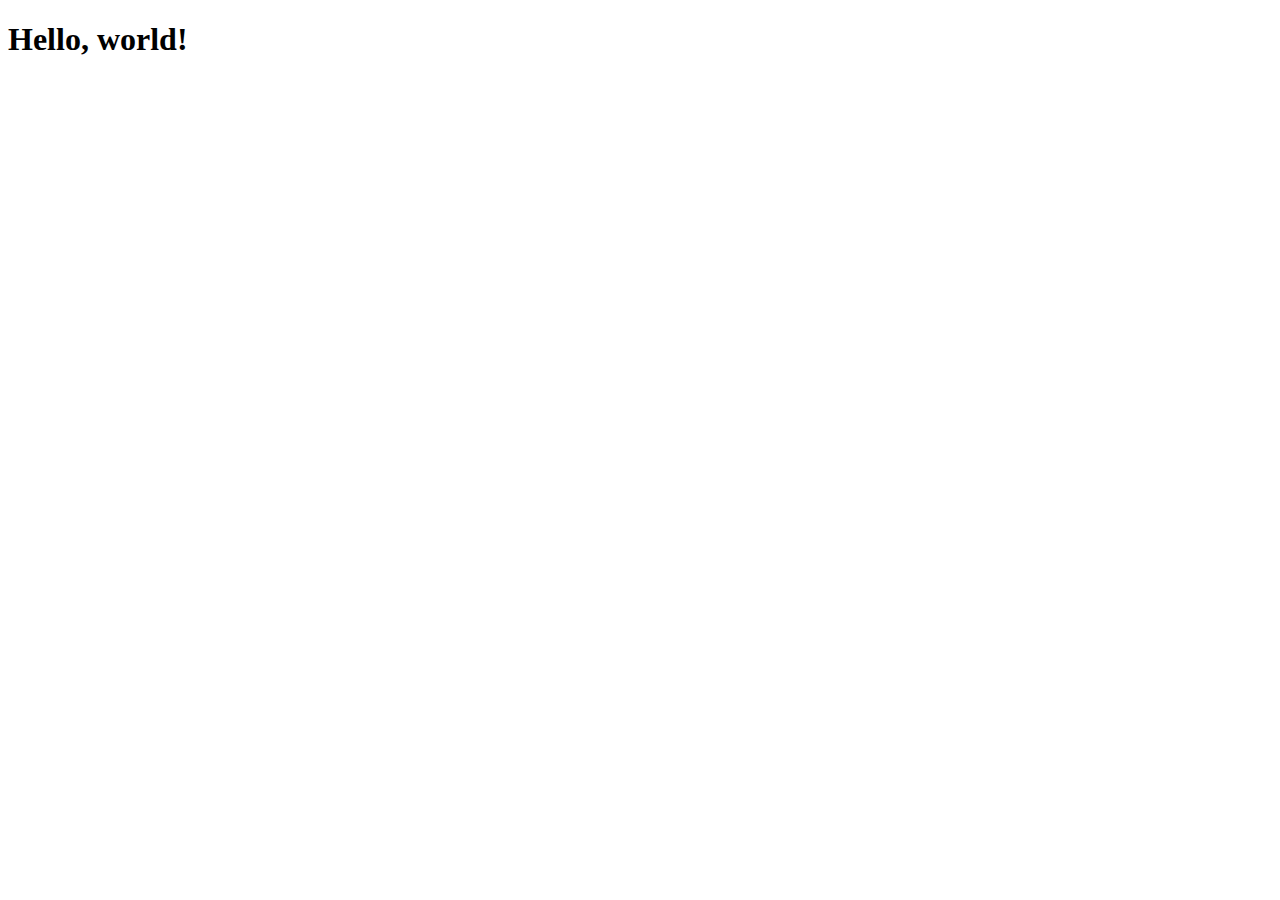
==== index.html @ 233d20bf "setup files" ====
<!DOCTYPE html>
<html lang="en">

<head>
    <meta charset="utf-8">
    <meta name="viewport" content="width=device-width, initial-scale=1">
    <title>check-in</title>
    <link href="https://cdn.jsdelivr.net/npm/bootstrap@5.2.2/dist/css/bootstrap.min.css" rel="stylesheet"
        integrity="sha384-Zenh87qX5JnK2Jl0vWa8Ck2rdkQ2Bzep5IDxbcnCeuOxjzrPF/et3URy9Bv1WTRi" crossorigin="anonymous">
    <link rel="stylesheet" href="css/style.css">
</head>

<body>
    <h1>Hello, world!</h1>
    <script src="https://cdn.jsdelivr.net/npm/bootstrap@5.2.2/dist/js/bootstrap.bundle.min.js"
        integrity="sha384-OERcA2EqjJCMA+/3y+gxIOqMEjwtxJY7qPCqsdltbNJuaOe923+mo//f6V8Qbsw3"
        crossorigin="anonymous"></script>
</body>

</html>
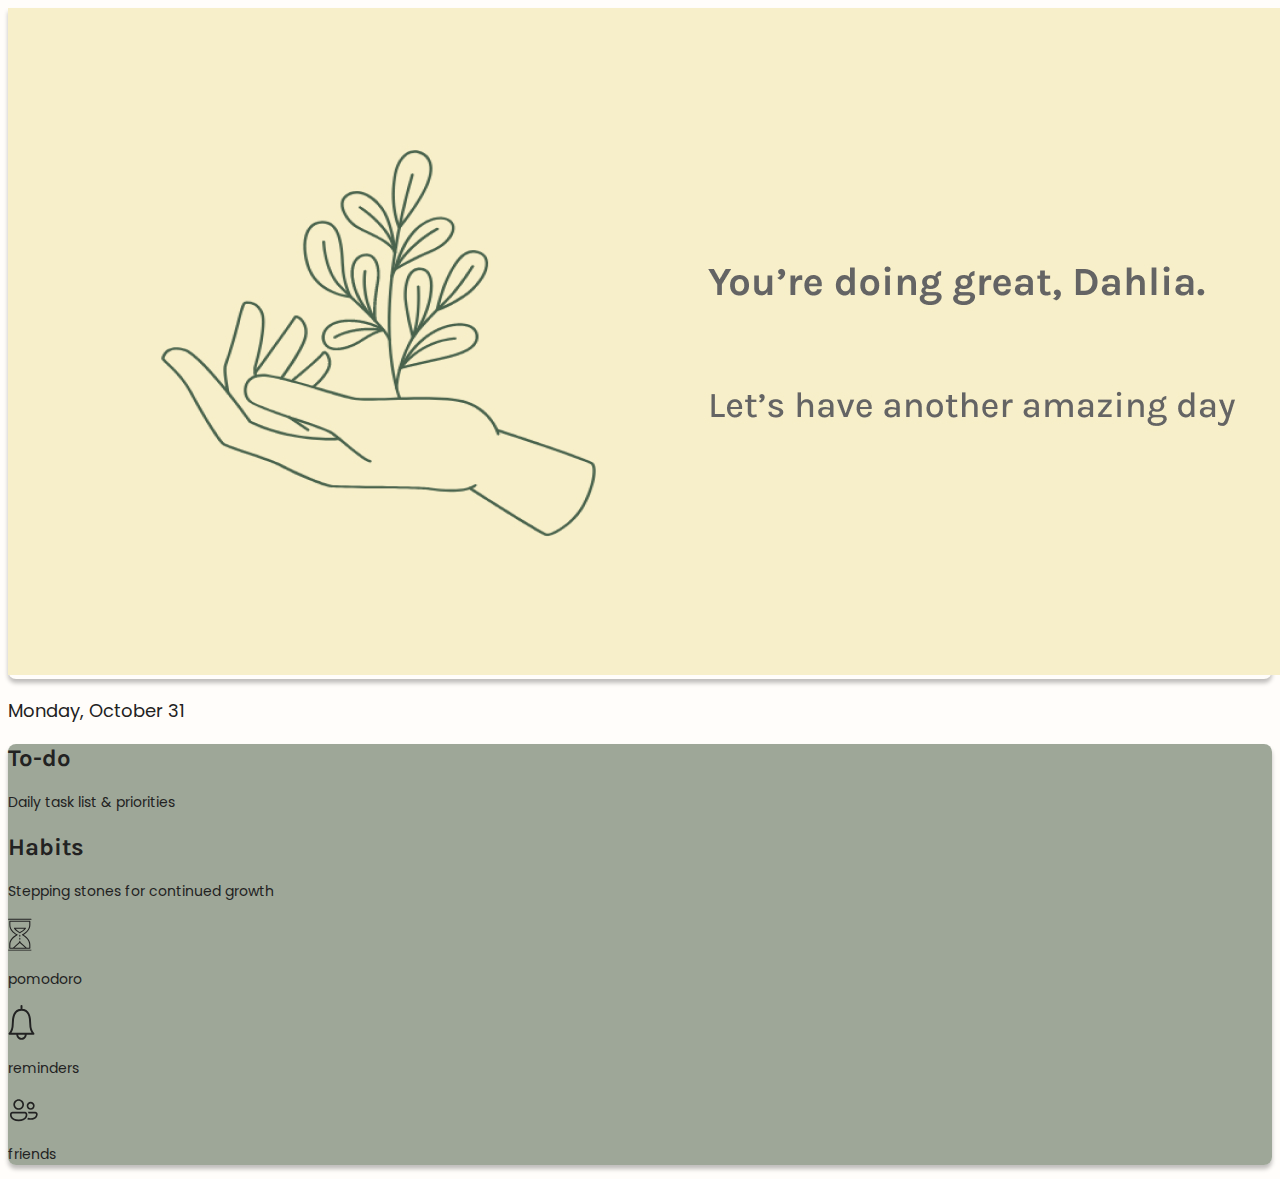
==== commit 6a702608: "work on grid" ====
--- a/index.html
+++ b/index.html
@@ -7,11 +7,119 @@
     <title>check-in</title>
     <link href="https://cdn.jsdelivr.net/npm/bootstrap@5.2.2/dist/css/bootstrap.min.css" rel="stylesheet"
         integrity="sha384-Zenh87qX5JnK2Jl0vWa8Ck2rdkQ2Bzep5IDxbcnCeuOxjzrPF/et3URy9Bv1WTRi" crossorigin="anonymous">
+    <link rel="preconnect" href="https://fonts.googleapis.com">
+    <link rel="preconnect" href="https://fonts.gstatic.com" crossorigin>
+    <link href="https://fonts.googleapis.com/css2?family=Karla&family=Poppins&display=swap" rel="stylesheet">
     <link rel="stylesheet" href="css/style.css">
 </head>
 
 <body>
-    <h1>Hello, world!</h1>
+
+    <!--hero-->
+    <div class="hero-img mb-2">
+        <img src="images/Slide 16_9 - 1.jpg" class="img-fluid" alt="">
+    </div>
+
+    <section id="date">
+        <div class="container-fluid">
+            <h3>Monday, October 31</h3>
+        </div>
+    </section>
+
+    <!--home-->
+    <!--<div class="container mt-5">
+        <div class="row">
+            <div class="col-sm-4">
+                <h2>About Me</h2>
+                <h5>Photo of me:</h5>
+                <h3 class="mt-4">Some Links</h3>
+                <p>Lorem ipsum dolor sit ame.</p>
+                <hr class="d-sm-none">
+            </div>
+            <div class="col-sm-8">
+                <h2>TITLE HEADING</h2>
+                <h5>Title description, Dec 7, 2020</h5>
+                <div class="fakeimg">Fake Image</div>
+                <p>Some text..</p>
+                <p>Sunt in culpa qui officia deserunt mollit anim id est laborum consectetur adipiscing elit, sed do
+                    eiusmod tempor incididunt ut labore et dolore magna aliqua. Ut enim ad minim veniam, quis nostrud
+                    exercitation ullamco.</p>
+
+                <h2 class="mt-5">TITLE HEADING</h2>
+                <h5>Title description, Sep 2, 2020</h5>
+                <div class="fakeimg">Fake Image</div>
+                <p>Some text..</p>
+                <p>Sunt in culpa qui officia deserunt mollit anim id est laborum consectetur adipiscing elit, sed do
+                    eiusmod tempor incididunt ut labore et dolore magna aliqua. Ut enim ad minim veniam, quis nostrud
+                    exercitation ullamco.</p>
+            </div>
+        </div>
+    </div>
+
+    <div class="mt-5 p-4 bg-dark text-white text-center">
+        <p>Footer</p>
+    </div>-->
+
+
+    <section id="card-nav">
+        <div class="container-fluid p-3 text-left">
+            <div class="row">
+                <div class="col">
+                    <div class="card mb-3 menu-item">
+                        <div class="card-body">
+                            <h2 class="menu-title">To-do</h2>
+                            <p>Daily task list & priorities</p>
+                        </div>
+                    </div>
+                </div>
+            </div>
+            <div class="row">
+                <div class="col">
+                    <div class="card mb-3 menu-item">
+                        <div class="card-body">
+                            <h2 class="menu-title">Habits</h2>
+                            <p>Stepping stones for continued growth</p>
+                        </div>
+                    </div>
+                </div>
+            </div>
+            <div class="row text-center">
+                <div class="col-sm">
+                    <div class="card menu-icon">
+                        <div class="card-body">
+                            <img src="images/hourglass.svg" alt="timer">
+                            <p>pomodoro</p>
+                        </div>
+                    </div>
+                </div>
+                <div class="col-sm">
+                    <div class="card menu-icon">
+                        <div class="card-body">
+                            <img src="images/bell.svg" alt="reminder">
+                            <p>reminders</p>
+                        </div>
+                    </div>
+                </div>
+                <div class="col-sm">
+                    <div class="card menu-icon">
+                        <div class="card-body">
+                            <img src="images/friends.svg" alt="friends">
+                            <p>friends</p>
+                        </div>
+                    </div>
+                </div>
+            </div>
+        </div>
+    </section>
+
+
+
+    <section class="home-progress"></section>
+
+    <!--footer nav-->
+
+
+
     <script src="https://cdn.jsdelivr.net/npm/bootstrap@5.2.2/dist/js/bootstrap.bundle.min.js"
         integrity="sha384-OERcA2EqjJCMA+/3y+gxIOqMEjwtxJY7qPCqsdltbNJuaOe923+mo//f6V8Qbsw3"
         crossorigin="anonymous"></script>
--- a/css/style.css
+++ b/css/style.css
@@ -0,0 +1,50 @@
+body {
+    background-color: #FFFDFA;
+    color: #222222;
+}
+
+h2 {
+    font-family: 'Karla', sans-serif;
+}
+
+h3 {
+    font-family: 'Poppins', sans-serif;
+    font-style: normal;
+    font-weight: 400;
+    font-size: 18px;
+    line-height: 27px;
+}
+
+p {
+    font-family: 'Poppins', sans-serif;
+    font-style: normal;
+    font-weight: 400;
+    font-size: 14px;
+    line-height: 21px;
+}
+
+h5 {
+    font-family: 'Poppins', sans-serif;
+    font-style: normal;
+    font-weight: 900;
+    font-size: 16px;
+    line-height: 24px;
+}
+
+.date-text {
+    text-align: left;
+    margin: 8px;
+}
+
+#card-nav {
+    background-color: rgba(93, 110, 86, 0.6);
+    border-radius: 8px;
+    box-shadow: 0px 4px 4px rgba(0, 0, 0, 0.25);
+}
+
+.hero-img {
+    margin: auto;
+    border-bottom-left-radius: 8px;
+    border-bottom-right-radius: 8px;
+    box-shadow: 0px 4px 4px rgba(0, 0, 0, 0.25);
+}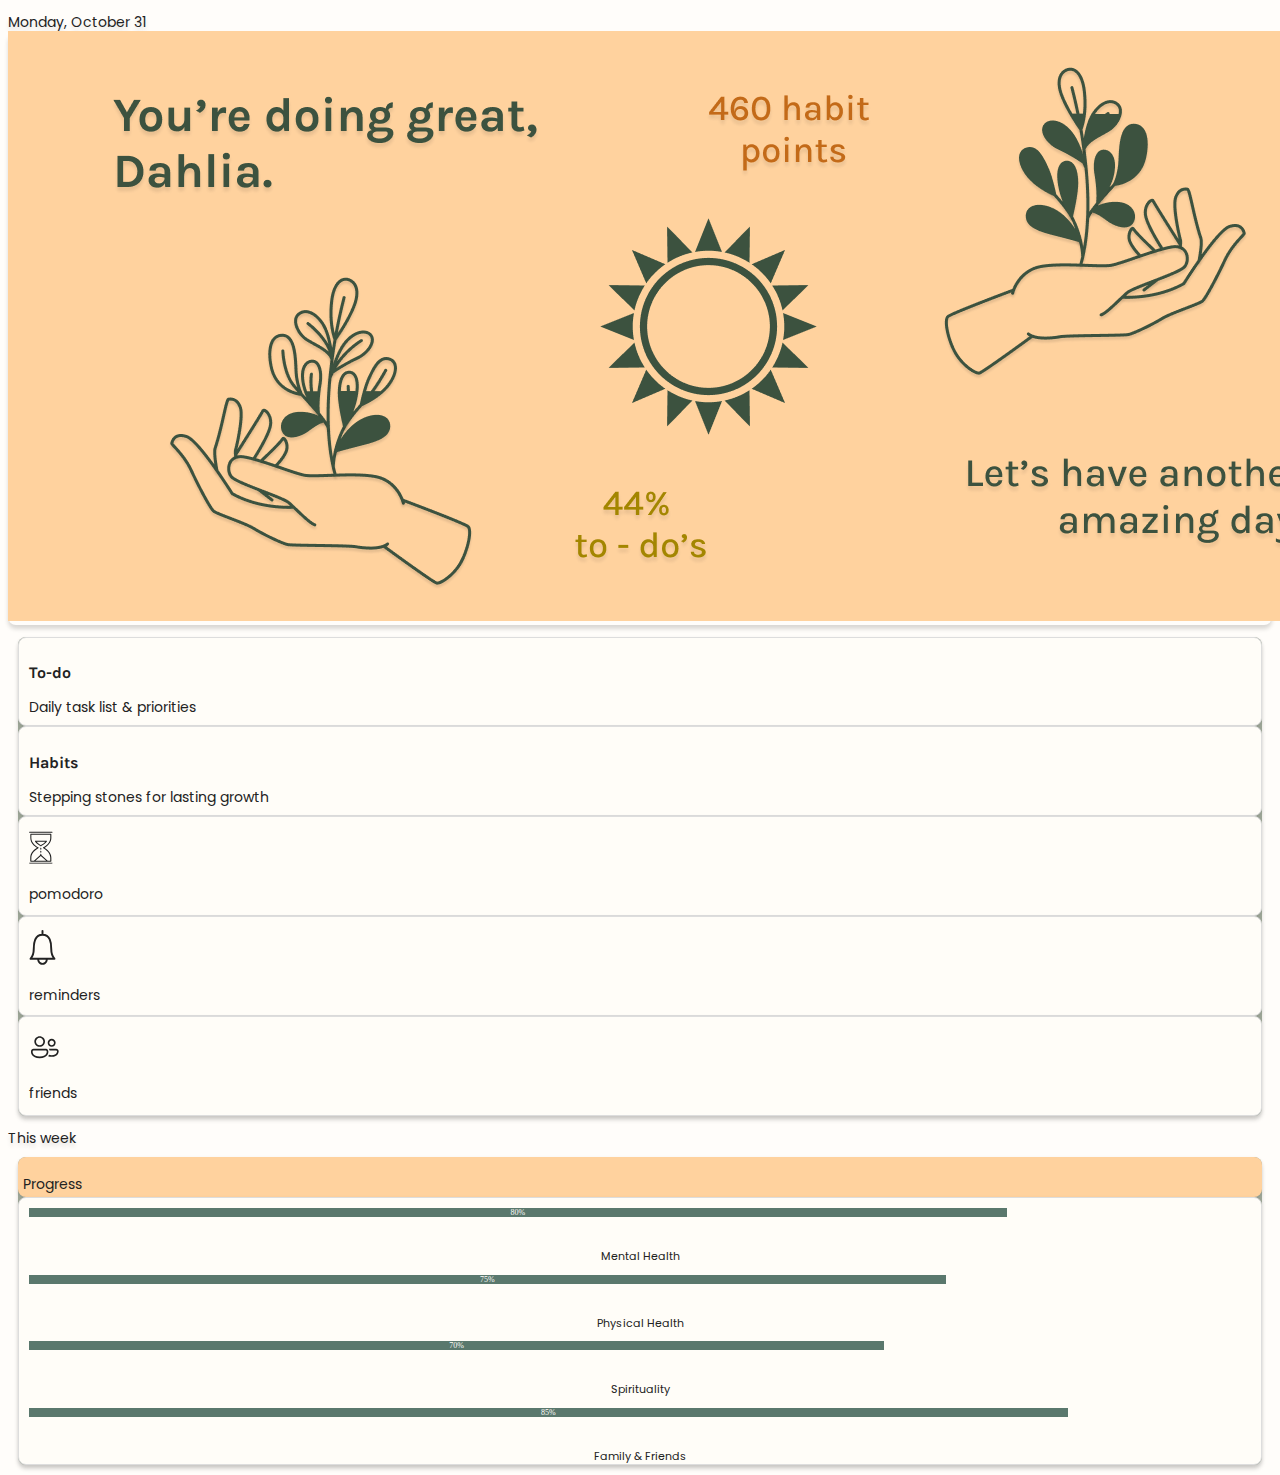
==== commit 1571f6ca: "section for progress bars, toolbar/footer nav, added to hero image" ====
--- a/index.html
+++ b/index.html
@@ -9,115 +9,162 @@
         integrity="sha384-Zenh87qX5JnK2Jl0vWa8Ck2rdkQ2Bzep5IDxbcnCeuOxjzrPF/et3URy9Bv1WTRi" crossorigin="anonymous">
     <link rel="preconnect" href="https://fonts.googleapis.com">
     <link rel="preconnect" href="https://fonts.gstatic.com" crossorigin>
-    <link href="https://fonts.googleapis.com/css2?family=Karla&family=Poppins&display=swap" rel="stylesheet">
+    <link href="https://fonts.googleapis.com/css2?family=Karla:wght@400;700&family=Poppins&display=swap"
+        rel="stylesheet">
     <link rel="stylesheet" href="css/style.css">
 </head>
 
 <body>
 
     <!--hero-->
-    <div class="hero-img mb-2">
-        <img src="images/Slide 16_9 - 1.jpg" class="img-fluid" alt="">
-    </div>
 
     <section id="date">
-        <div class="container-fluid">
-            <h3>Monday, October 31</h3>
+        <div class="container-fluid pt-2 pb-2">
+            <p class="divider-text">Monday, October 31</p>
         </div>
     </section>
 
-    <!--home-->
-    <!--<div class="container mt-5">
-        <div class="row">
-            <div class="col-sm-4">
-                <h2>About Me</h2>
-                <h5>Photo of me:</h5>
-                <h3 class="mt-4">Some Links</h3>
-                <p>Lorem ipsum dolor sit ame.</p>
-                <hr class="d-sm-none">
-            </div>
-            <div class="col-sm-8">
-                <h2>TITLE HEADING</h2>
-                <h5>Title description, Dec 7, 2020</h5>
-                <div class="fakeimg">Fake Image</div>
-                <p>Some text..</p>
-                <p>Sunt in culpa qui officia deserunt mollit anim id est laborum consectetur adipiscing elit, sed do
-                    eiusmod tempor incididunt ut labore et dolore magna aliqua. Ut enim ad minim veniam, quis nostrud
-                    exercitation ullamco.</p>
-
-                <h2 class="mt-5">TITLE HEADING</h2>
-                <h5>Title description, Sep 2, 2020</h5>
-                <div class="fakeimg">Fake Image</div>
-                <p>Some text..</p>
-                <p>Sunt in culpa qui officia deserunt mollit anim id est laborum consectetur adipiscing elit, sed do
-                    eiusmod tempor incididunt ut labore et dolore magna aliqua. Ut enim ad minim veniam, quis nostrud
-                    exercitation ullamco.</p>
-            </div>
-        </div>
+    <div class="hero-img mb-6">
+        <img src="images/alt-2-heroimg.png" class="img-fluid" alt="hero visual">
     </div>
 
-    <div class="mt-5 p-4 bg-dark text-white text-center">
-        <p>Footer</p>
-    </div>-->
+    <!--home-->
 
-
-    <section id="card-nav">
-        <div class="container-fluid p-3 text-left">
+    <section id="home-nav">
+        <div class="container-fluid p-2 home-nav">
             <div class="row">
-                <div class="col">
-                    <div class="card mb-3 menu-item">
-                        <div class="card-body">
-                            <h2 class="menu-title">To-do</h2>
-                            <p>Daily task list & priorities</p>
-                        </div>
+                <div class="col-sm-6 mb-2">
+                    <div class="menu-1">
+                        <h2 class="menu-title" style="font-weight: bold;">To-do</h2>
+                        <p>Daily task list & priorities</p>
+                    </div>
+                </div>
+                <div class="col-sm-6 mb-2">
+                    <div class="menu-1">
+                        <h2 class="menu-title" style="font-weight: bold;">Habits</h2>
+                        <p>Stepping stones for lasting growth</p>
                     </div>
                 </div>
             </div>
             <div class="row">
-                <div class="col">
-                    <div class="card mb-3 menu-item">
-                        <div class="card-body">
-                            <h2 class="menu-title">Habits</h2>
-                            <p>Stepping stones for continued growth</p>
-                        </div>
+                <div class="col-4">
+                    <div class="menu-2 text-center">
+                        <img src="images/hourglass.svg" alt="timer">
+                        <p class="menu-label">pomodoro</p>
                     </div>
                 </div>
-            </div>
-            <div class="row text-center">
-                <div class="col-sm">
-                    <div class="card menu-icon">
-                        <div class="card-body">
-                            <img src="images/hourglass.svg" alt="timer">
-                            <p>pomodoro</p>
-                        </div>
+                <div class="col-4">
+                    <div class="menu-2 text-center">
+                        <img src="images/bell.svg" alt="reminder">
+                        <p class="menu-label">reminders</p>
                     </div>
                 </div>
-                <div class="col-sm">
-                    <div class="card menu-icon">
-                        <div class="card-body">
-                            <img src="images/bell.svg" alt="reminder">
-                            <p>reminders</p>
-                        </div>
-                    </div>
-                </div>
-                <div class="col-sm">
-                    <div class="card menu-icon">
-                        <div class="card-body">
-                            <img src="images/friends.svg" alt="friends">
-                            <p>friends</p>
-                        </div>
+                <div class="col-4">
+                    <div class="menu-2 text-center">
+                        <img src="images/friends.svg" alt="friends">
+                        <p class="menu-label">friends</p>
                     </div>
                 </div>
             </div>
         </div>
     </section>
 
+    <section id="this-week">
+        <div class="container-fluid mb-2">
+            <p class="divider-text">This week</p>
+        </div>
+    </section>
+
+    <!--this week progress-->
+
+    <section id="week-progress">
+        <div class="container-fluid p-2 week-progress">
+            <div class="row">
+                <div class="col mb-2">
+                    <div class="progress-label">
+                        <p>Progress</p>
+                    </div>
+                </div>
+            </div>
 
 
-    <section class="home-progress"></section>
+            <div class="row track-category">
+
+                <div class="col-8 progressbar">
+                    <div class="progress">
+                        <div class="progress-bar" role="progressbar" aria-label="Example with label" style="width: 80%;"
+                            aria-valuenow="25" aria-valuemin="0" aria-valuemax="100">80%</div>
+                    </div>
+                </div>
+                <div class="col-4 progress-cat">
+                    <div class="cat-text">
+                        <p>Mental Health</p>
+                    </div>
+                </div>
+
+
+                <div class="col-8 progressbar">
+                    <div class="progress">
+                        <div class="progress-bar" role="progressbar" aria-label="Example with label" style="width: 75%;"
+                            aria-valuenow="25" aria-valuemin="0" aria-valuemax="100">75%</div>
+                    </div>
+                </div>
+                <div class="col-4 progress-cat">
+                    <div class="cat-text">
+                        <p>Physical Health</p>
+                    </div>
+                </div>
+
+
+                <div class="col-8 progressbar">
+                    <div class="progress">
+                        <div class="progress-bar" role="progressbar" aria-label="Example with label" style="width: 70%;"
+                            aria-valuenow="25" aria-valuemin="0" aria-valuemax="100">70%</div>
+                    </div>
+                </div>
+                <div class="col-4 progress-cat">
+                    <div class="cat-text">
+                        <p>Spirituality</p>
+                    </div>
+                </div>
+
+
+                <div class="col-8 progressbar">
+                    <div class="progress">
+                        <div class="progress-bar" role="progressbar" aria-label="Example with label" style="width: 85%;"
+                            aria-valuenow="25" aria-valuemin="0" aria-valuemax="100">85%</div>
+                    </div>
+                </div>
+                <div class="col-4 progress-cat">
+                    <div class="cat-text">
+                        <p>Family & Friends</p>
+                    </div>
+                </div>
+
+            </div>
+
+        </div>
+
+    </section>
 
     <!--footer nav-->
 
+    <div class="container toolbar">
+        <ul class="nav justify-content-center">
+            <li class="nav-item">
+                <a class="nav-link active" aria-current="page" href="#">Active</a>
+            </li>
+            <li class="nav-item">
+                <a class="nav-link" href="#">Link</a>
+            </li>
+            <li class="nav-item">
+                <a class="nav-link" href="#">Link</a>
+            </li>
+            <li class="nav-item">
+                <a class="nav-link disabled">Disabled</a>
+            </li>
+        </ul>
+    </div>
 
 
     <script src="https://cdn.jsdelivr.net/npm/bootstrap@5.2.2/dist/js/bootstrap.bundle.min.js"
--- a/css/style.css
+++ b/css/style.css
@@ -5,6 +5,9 @@
 
 h2 {
     font-family: 'Karla', sans-serif;
+    font-size: 16px;
+    line-height: 24px;
+
 }
 
 h3 {
@@ -20,7 +23,7 @@
     font-style: normal;
     font-weight: 400;
     font-size: 14px;
-    line-height: 21px;
+    line-height: 16.5px;
 }
 
 h5 {
@@ -31,20 +34,104 @@
     line-height: 24px;
 }
 
-.date-text {
-    text-align: left;
-    margin: 8px;
+#home-nav {
+    background-color: rgba(93, 110, 86, 0.6);
+    border-radius: 8px;
+    box-shadow: 0px 4px 4px rgba(0, 0, 0, 0.15);
+    margin: 10px;
 }
 
-#card-nav {
-    background-color: rgba(93, 110, 86, 0.6);
+.home-nav {
+    margin-top: 12px;
+}
+
+
+p {
+    margin-bottom: 0;
+}
+
+.menu-1 {
+    background: #FFFDF8;
+    border: 0.906542px solid #DDDDDD;
+    box-shadow: 0px 1.81308px 3.62617px rgba(0, 0, 0, 0.08);
     border-radius: 8px;
-    box-shadow: 0px 4px 4px rgba(0, 0, 0, 0.25);
+    padding: 10px;
+    align-content: center;
+}
+
+.menu-2 {
+    background: #FFFDF8;
+    border: 0.906542px solid #DDDDDD;
+    box-shadow: 0px 1.81308px 3.62617px rgba(0, 0, 0, 0.08);
+    border-radius: 8px;
+    padding: 10px;
+    align-content: center;
+    height: 78px;
+}
+
+.menu-label {
+    padding-top: 4px;
 }
 
 .hero-img {
-    margin: auto;
-    border-bottom-left-radius: 8px;
-    border-bottom-right-radius: 8px;
-    box-shadow: 0px 4px 4px rgba(0, 0, 0, 0.25);
+    box-shadow: 0px 4px 4px rgba(0, 0, 0, 0.15);
+    border-radius: 8px;
+}
+
+.progress-label {
+    box-shadow: 0px 1.81308px 3.62617px rgba(0, 0, 0, 0.08);
+    border-radius: 8px;
+    background-color: #FFD29E;
+    padding: 5px;
+    align-content: center;
+}
+
+#week-progress {
+    background-color: rgba(93, 110, 86, 0.6);
+    border-radius: 8px;
+    box-shadow: 0px 4px 4px rgba(0, 0, 0, 0.15);
+    margin: 10px;
+}
+
+.divider-text {
+    text-shadow: 0px 4px 4px rgba(0, 0, 0, 0.12);
+}
+
+.track-category {
+    background: #FFFDF8;
+    border: 0.906542px solid #DDDDDD;
+    box-shadow: 0px 1.81308px 3.62617px rgba(0, 0, 0, 0.08);
+    border-radius: 8px;
+    align-content: center;
+    margin: 0px;
+    text-align: center;
+}
+
+.progress-bar {
+    font-size: 8px;
+    background: #5A786D;
+}
+
+.progressbar {
+    padding: 10px;
+    color: #FFFDFA;
+}
+
+.progress-cat p {
+    font-size: 11px;
+    padding-top: 10px;
+}
+
+.toolbar {
+    background-color: #FFFDFA;
+    position: fixed;
+    left: 0;
+    bottom: 0;
+    width: 100%;
+}
+
+@media screen and (min-width: 550px) {
+    .toolbar {
+        display: none;
+    }
 }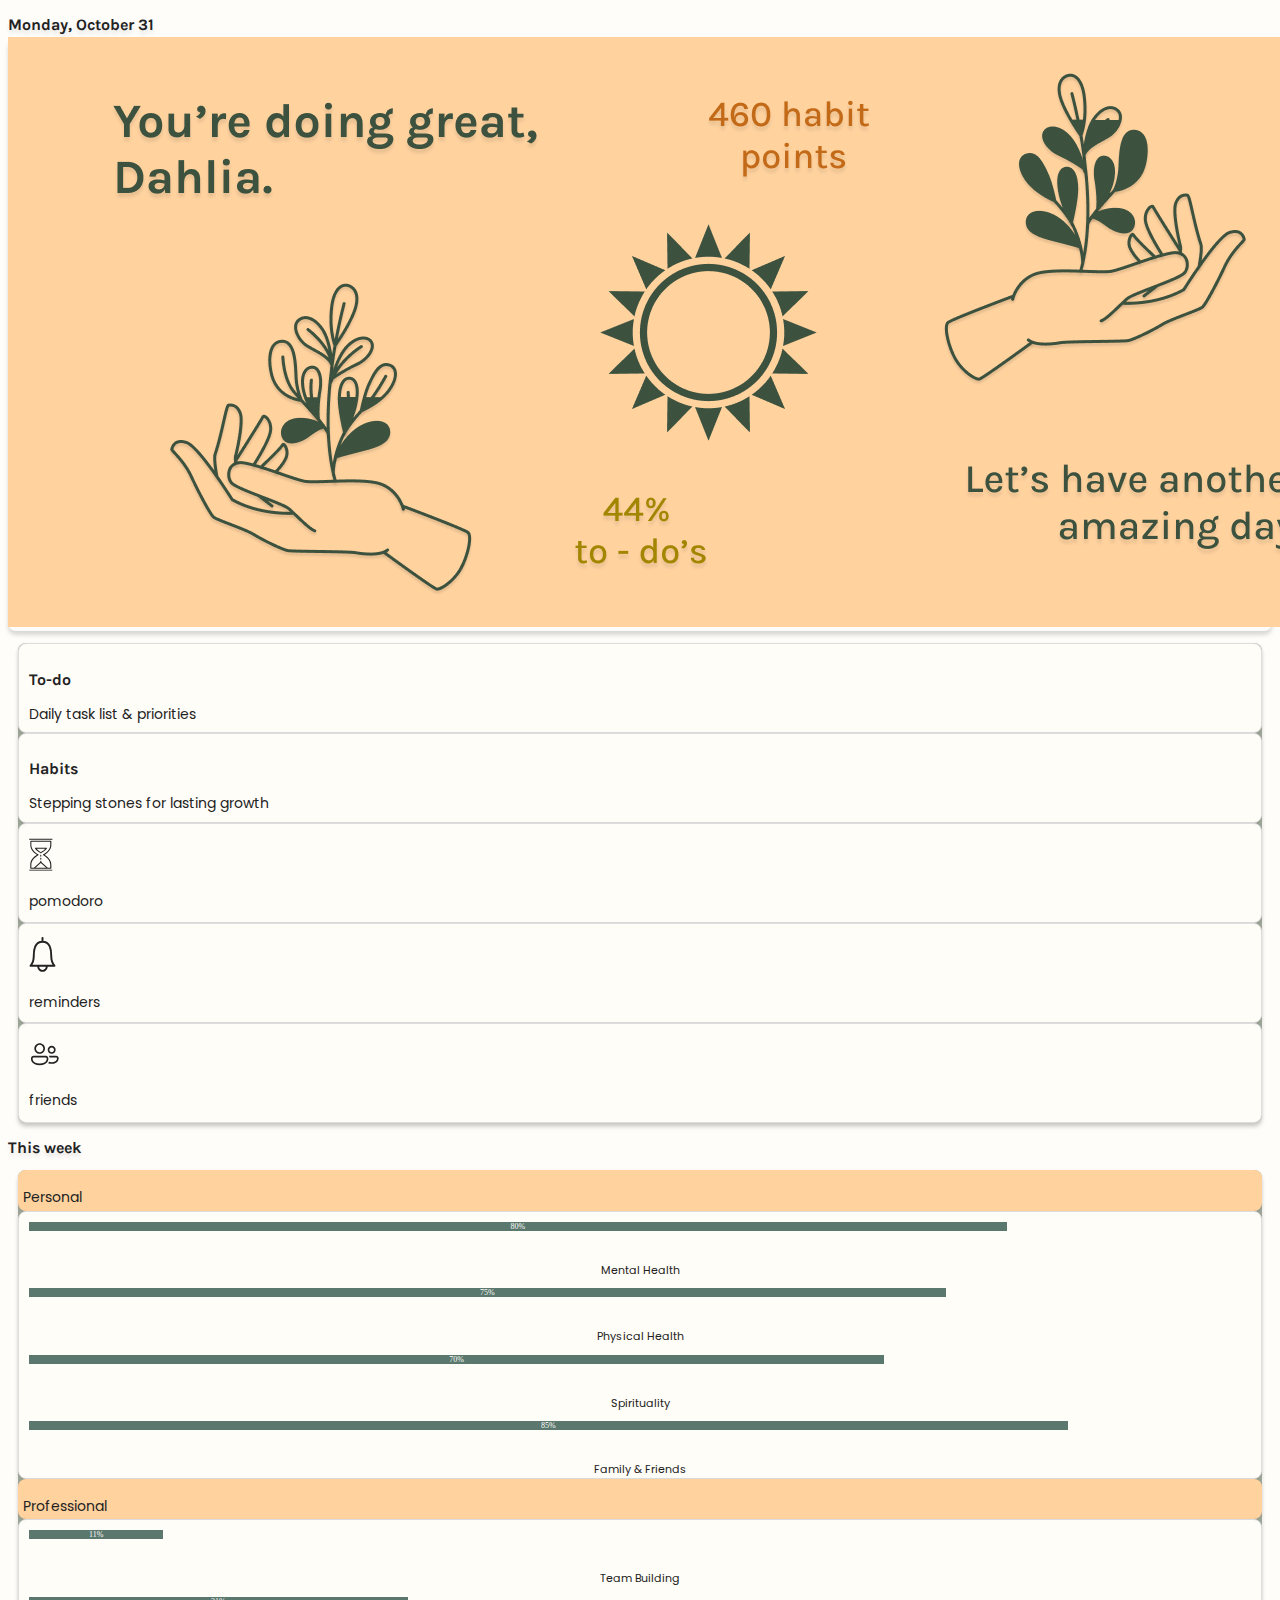
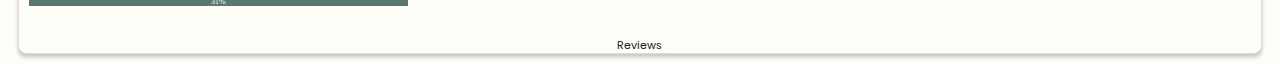
==== commit 3bb0ce56: "to do page" ====
--- a/index.html
+++ b/index.html
@@ -19,8 +19,8 @@
     <!--hero-->
 
     <section id="date">
-        <div class="container-fluid pt-2 pb-2">
-            <p class="divider-text">Monday, October 31</p>
+        <div class="container-fluid pt-3 pb-3">
+            <h2 class="divider-text">Monday, October 31</h2>
         </div>
     </section>
 
@@ -35,7 +35,7 @@
             <div class="row">
                 <div class="col-sm-6 mb-2">
                     <div class="menu-1">
-                        <h2 class="menu-title" style="font-weight: bold;">To-do</h2>
+                        <h2 class="menu-title todo-nav" style="font-weight: bold;">To-do<a href="/to-do.html"></a></h2>
                         <p>Daily task list & priorities</p>
                     </div>
                 </div>
@@ -71,7 +71,7 @@
 
     <section id="this-week">
         <div class="container-fluid mb-2">
-            <p class="divider-text">This week</p>
+            <h2 class="divider-text">This week</h2>
         </div>
     </section>
 
@@ -82,7 +82,7 @@
             <div class="row">
                 <div class="col mb-2">
                     <div class="progress-label">
-                        <p>Progress</p>
+                        <p>Personal</p>
                     </div>
                 </div>
             </div>
@@ -143,25 +143,58 @@
 
             </div>
 
+            <div class="row">
+                <div class="col mb-2 mt-2">
+                    <div class="progress-label">
+                        <p>Professional</p>
+                    </div>
+                </div>
+            </div>
+
+            <div class="row track-category">
+
+                <div class="col-8 progressbar">
+                    <div class="progress">
+                        <div class="progress-bar" role="progressbar" aria-label="Example with label" style="width: 11%;"
+                            aria-valuenow="25" aria-valuemin="0" aria-valuemax="100">11%</div>
+                    </div>
+                </div>
+                <div class="col-4 progress-cat">
+                    <div class="cat-text">
+                        <p>Team Building</p>
+                    </div>
+                </div>
+
+                <div class="col-8 progressbar">
+                    <div class="progress">
+                        <div class="progress-bar" role="progressbar" aria-label="Example with label" style="width: 31%;"
+                            aria-valuenow="25" aria-valuemin="0" aria-valuemax="100">31%</div>
+                    </div>
+                </div>
+                <div class="col-4 progress-cat">
+                    <div class="cat-text">
+                        <p>Reviews</p>
+                    </div>
+                </div>
+
+            </div>
+
         </div>
 
     </section>
 
     <!--footer nav-->
 
-    <div class="container toolbar">
+    <div class="container toolbar" style="background:#FFFDF8; border: 0.906542px solid #DDDDDD;">
         <ul class="nav justify-content-center">
             <li class="nav-item">
-                <a class="nav-link active" aria-current="page" href="#">Active</a>
+                <a class="nav-link" href="#"><img src="/images/home.svg" alt=""></a>
             </li>
             <li class="nav-item">
-                <a class="nav-link" href="#">Link</a>
+                <a class="nav-link" href="#"><img src="/images/affirm.svg" alt=""></a>
             </li>
             <li class="nav-item">
-                <a class="nav-link" href="#">Link</a>
-            </li>
-            <li class="nav-item">
-                <a class="nav-link disabled">Disabled</a>
+                <a class="nav-link" href="#"><img src="/images/profile.svg" alt=""></a>
             </li>
         </ul>
     </div>
--- a/css/style.css
+++ b/css/style.css
@@ -7,7 +7,7 @@
     font-family: 'Karla', sans-serif;
     font-size: 16px;
     line-height: 24px;
-
+    margin-bottom: 0%;
 }
 
 h3 {
@@ -44,7 +44,6 @@
 .home-nav {
     margin-top: 12px;
 }
-
 
 p {
     margin-bottom: 0;
@@ -94,7 +93,7 @@
 }
 
 .divider-text {
-    text-shadow: 0px 4px 4px rgba(0, 0, 0, 0.12);
+    text-shadow: 0px 4px 4px rgba(0, 0, 0, 0.10);
 }
 
 .track-category {
@@ -134,4 +133,9 @@
     .toolbar {
         display: none;
     }
+}
+
+.nav-item {
+    margin-left: 25px;
+    margin-right: 25px;
 }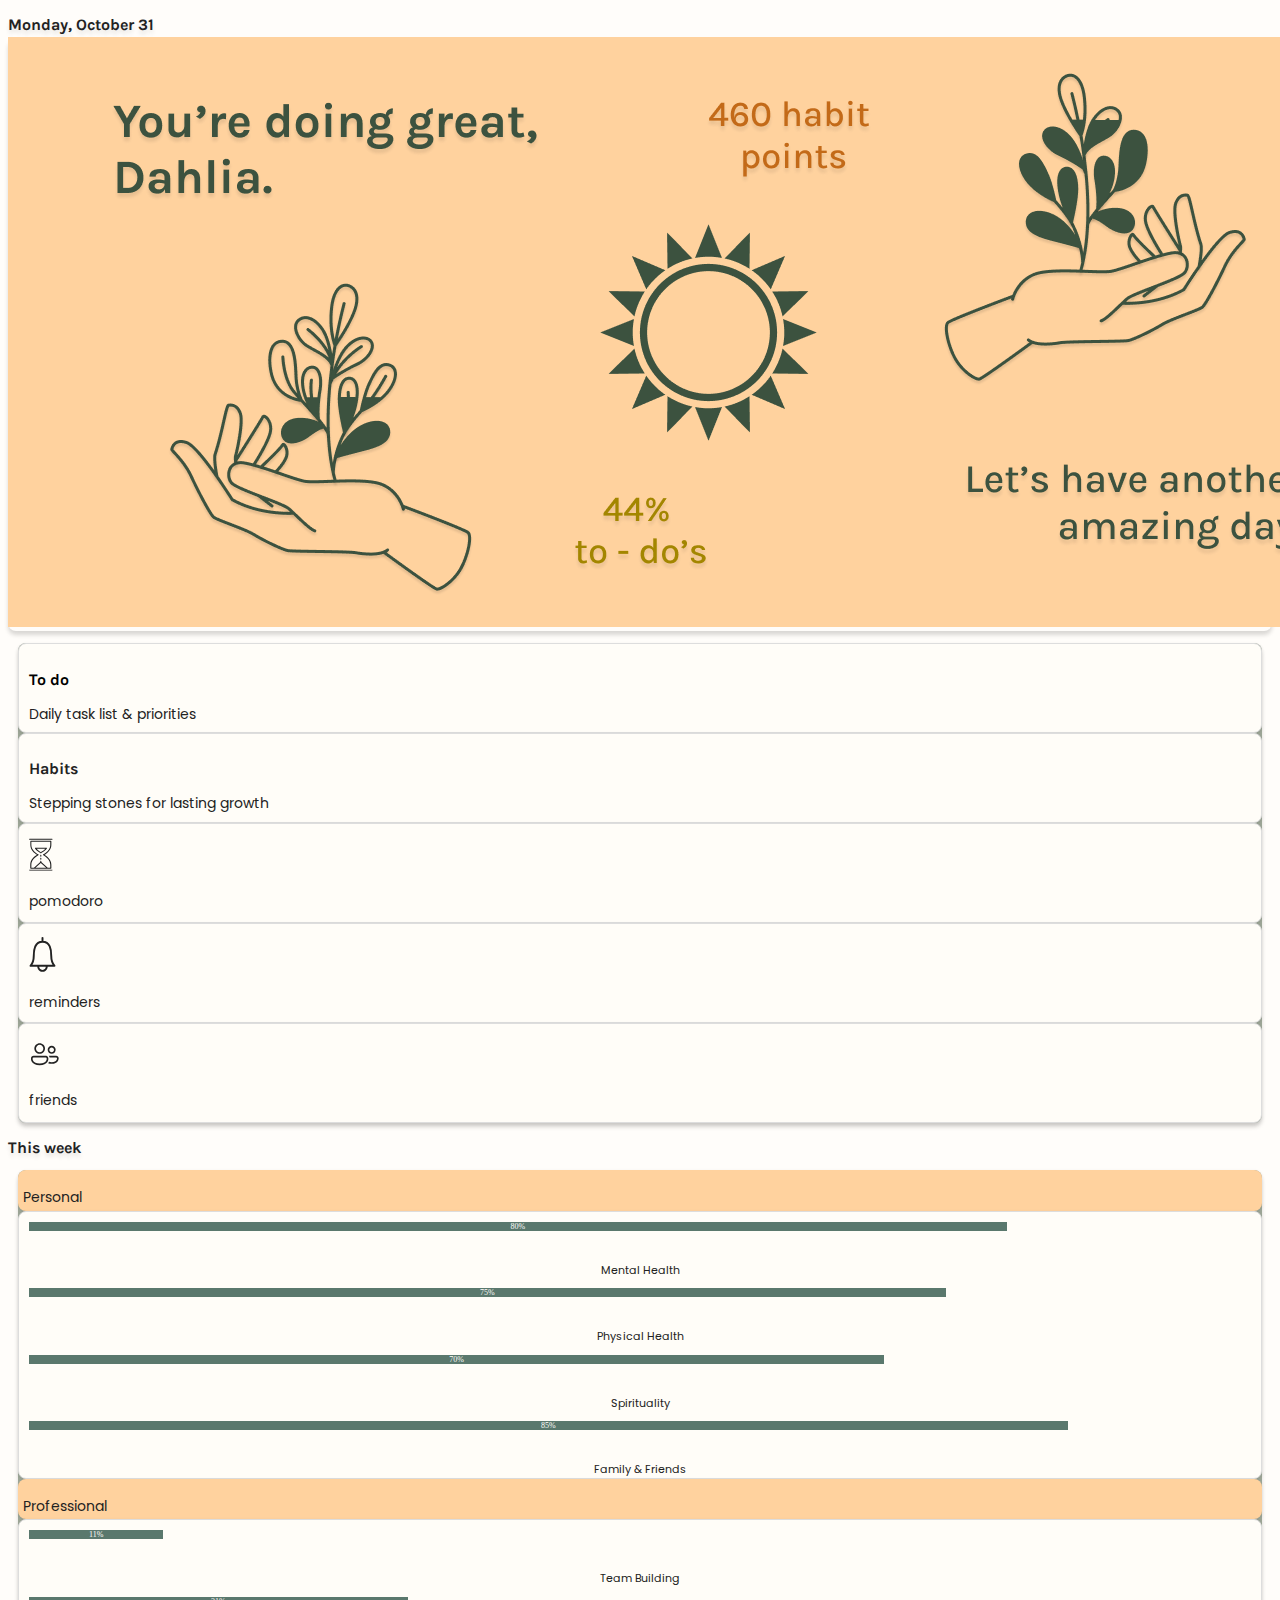
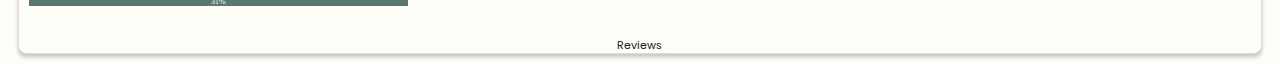
==== commit e5dba756: "link pages" ====
--- a/index.html
+++ b/index.html
@@ -34,8 +34,8 @@
         <div class="container-fluid p-2 home-nav">
             <div class="row">
                 <div class="col-sm-6 mb-2">
-                    <div class="menu-1">
-                        <h2 class="menu-title todo-nav" style="font-weight: bold;">To-do<a href="/to-do.html"></a></h2>
+                    <div class="menu-1 todo-button">
+                        <h2 class="menu-title todo-nav" style="font-weight: bold;"><a href="to-do.html">To do</a></h2>
                         <p>Daily task list & priorities</p>
                     </div>
                 </div>
--- a/css/style.css
+++ b/css/style.css
@@ -1,6 +1,13 @@
 body {
     background-color: #FFFDFA;
     color: #222222;
+
+}
+
+a {
+    text-decoration: none;
+    color: black;
+    cursor: pointer;
 }
 
 h2 {
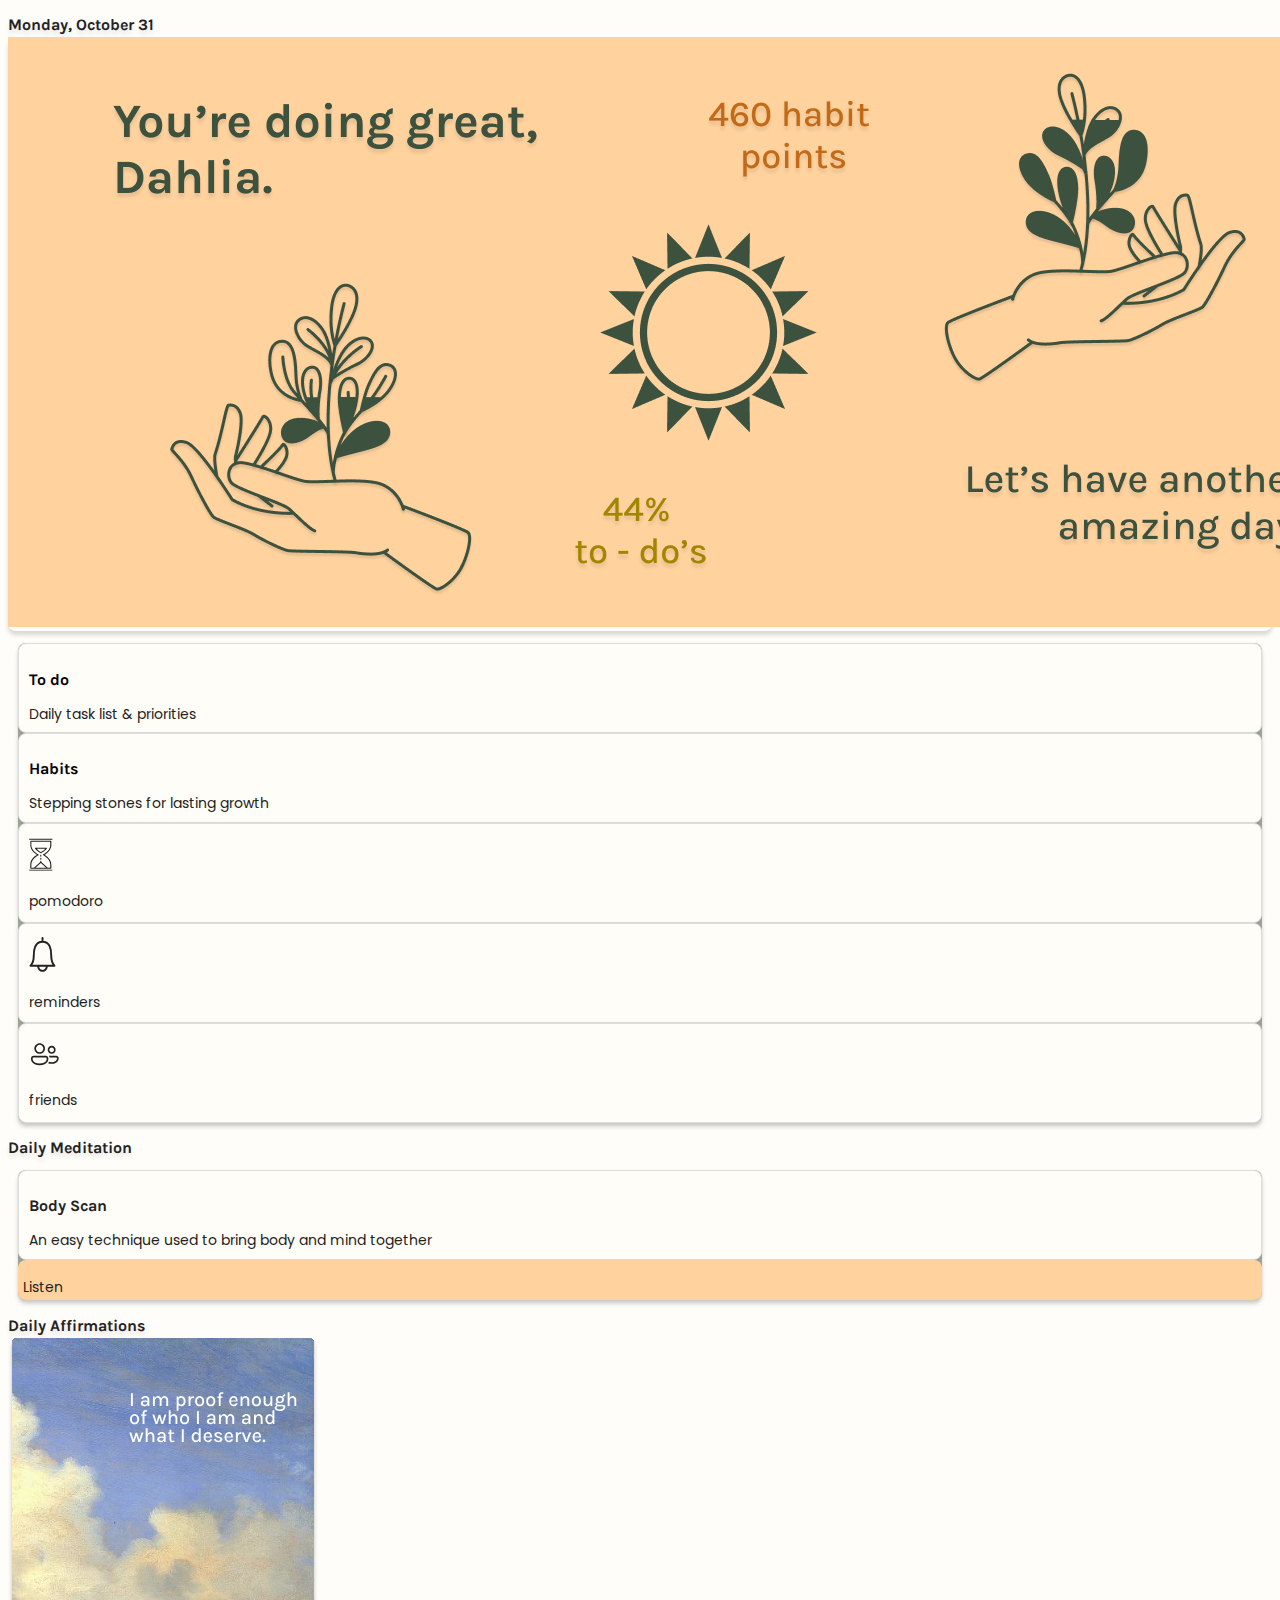
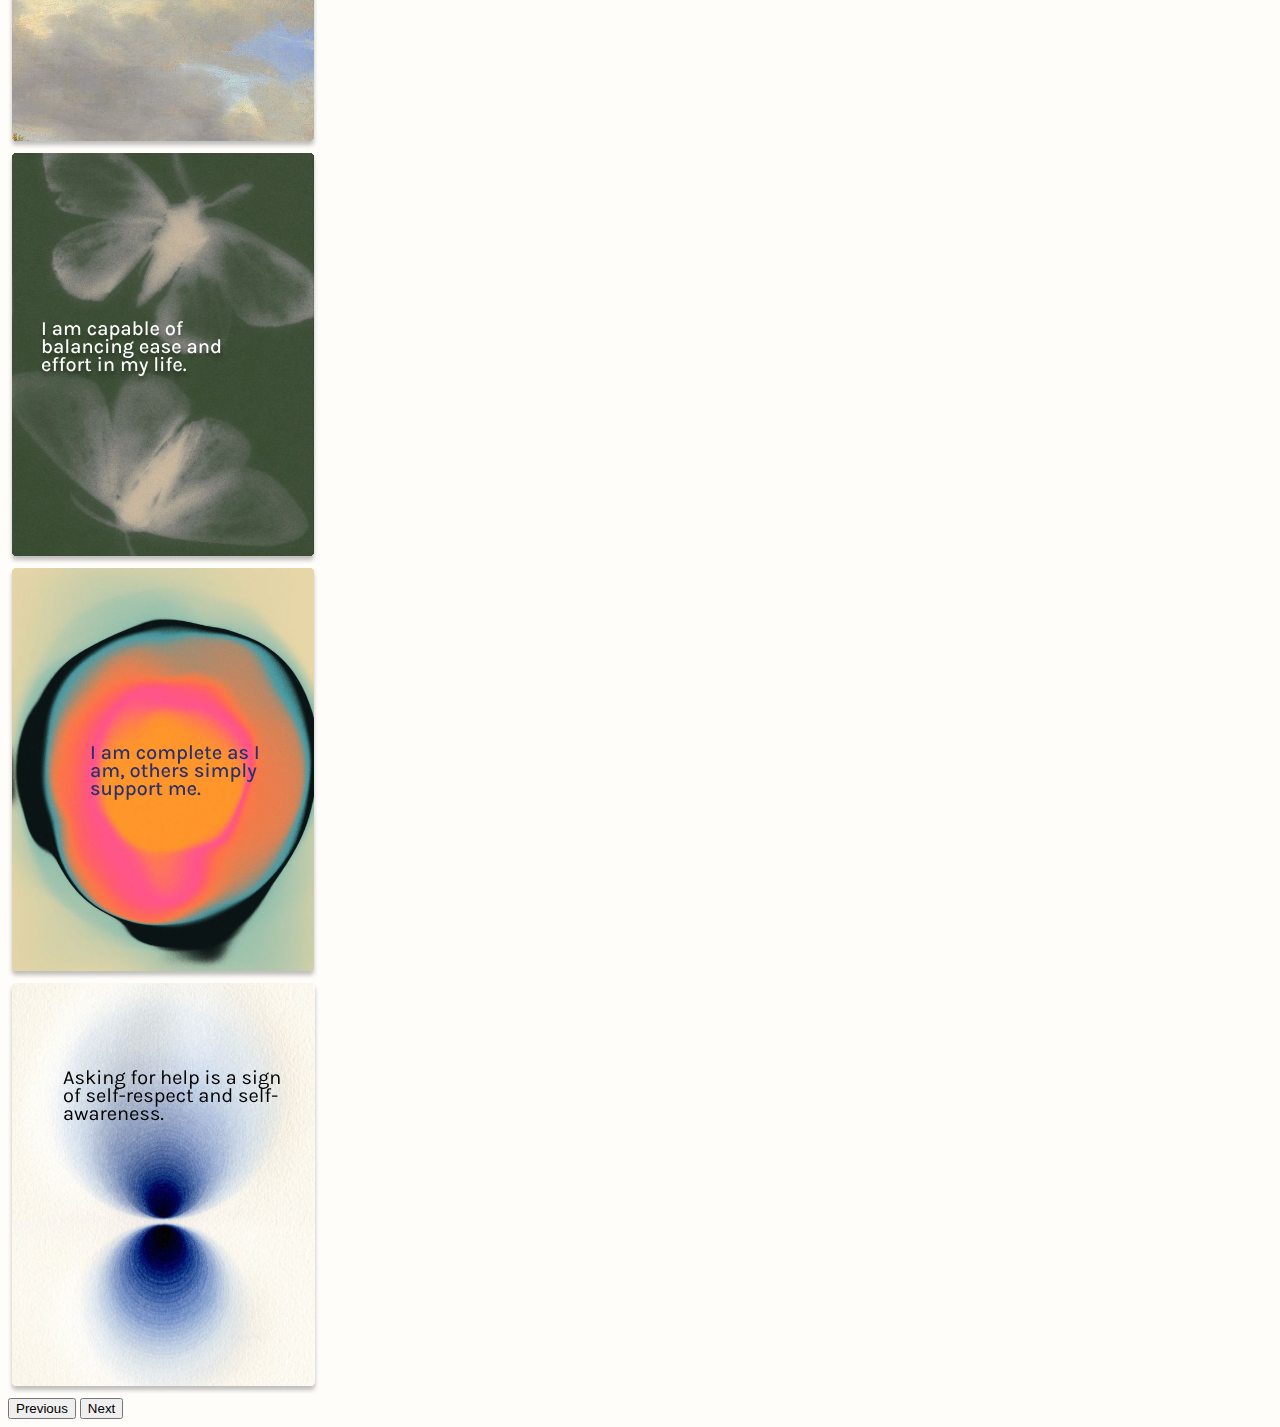
==== commit 0a9d3ad0: "iterate homepage (affirmations and body scan); finish score bars; carousel" ====
--- a/index.html
+++ b/index.html
@@ -4,7 +4,7 @@
 <head>
     <meta charset="utf-8">
     <meta name="viewport" content="width=device-width, initial-scale=1">
-    <title>check-in</title>
+    <title>home: check-in</title>
     <link href="https://cdn.jsdelivr.net/npm/bootstrap@5.2.2/dist/css/bootstrap.min.css" rel="stylesheet"
         integrity="sha384-Zenh87qX5JnK2Jl0vWa8Ck2rdkQ2Bzep5IDxbcnCeuOxjzrPF/et3URy9Bv1WTRi" crossorigin="anonymous">
     <link rel="preconnect" href="https://fonts.googleapis.com">
@@ -41,7 +41,7 @@
                 </div>
                 <div class="col-sm-6 mb-2">
                     <div class="menu-1">
-                        <h2 class="menu-title" style="font-weight: bold;">Habits</h2>
+                        <h2 class="menu-title" style="font-weight: bold;"><a href="habits.html">Habits</a></h2>
                         <p>Stepping stones for lasting growth</p>
                     </div>
                 </div>
@@ -71,124 +71,81 @@
 
     <section id="this-week">
         <div class="container-fluid mb-2">
-            <h2 class="divider-text">This week</h2>
+            <h2 class="divider-text">Daily Meditation</h2>
         </div>
     </section>
 
-    <!--this week progress-->
+    <!--DAILY MEDITATION-->
 
     <section id="week-progress">
         <div class="container-fluid p-2 week-progress">
             <div class="row">
                 <div class="col mb-2">
-                    <div class="progress-label">
-                        <p>Personal</p>
+                    <div class="menu-1 todo-button">
+                        <h2 class="menu-title todo-nav" style="font-weight: bold;">Body Scan</h2>
+                        <p>An easy technique used to bring body and mind together</p>
                     </div>
                 </div>
             </div>
-
-
-            <div class="row track-category">
-
-                <div class="col-8 progressbar">
-                    <div class="progress">
-                        <div class="progress-bar" role="progressbar" aria-label="Example with label" style="width: 80%;"
-                            aria-valuenow="25" aria-valuemin="0" aria-valuemax="100">80%</div>
-                    </div>
-                </div>
-                <div class="col-4 progress-cat">
-                    <div class="cat-text">
-                        <p>Mental Health</p>
-                    </div>
-                </div>
-
-
-                <div class="col-8 progressbar">
-                    <div class="progress">
-                        <div class="progress-bar" role="progressbar" aria-label="Example with label" style="width: 75%;"
-                            aria-valuenow="25" aria-valuemin="0" aria-valuemax="100">75%</div>
-                    </div>
-                </div>
-                <div class="col-4 progress-cat">
-                    <div class="cat-text">
-                        <p>Physical Health</p>
-                    </div>
-                </div>
-
-
-                <div class="col-8 progressbar">
-                    <div class="progress">
-                        <div class="progress-bar" role="progressbar" aria-label="Example with label" style="width: 70%;"
-                            aria-valuenow="25" aria-valuemin="0" aria-valuemax="100">70%</div>
-                    </div>
-                </div>
-                <div class="col-4 progress-cat">
-                    <div class="cat-text">
-                        <p>Spirituality</p>
-                    </div>
-                </div>
-
-
-                <div class="col-8 progressbar">
-                    <div class="progress">
-                        <div class="progress-bar" role="progressbar" aria-label="Example with label" style="width: 85%;"
-                            aria-valuenow="25" aria-valuemin="0" aria-valuemax="100">85%</div>
-                    </div>
-                </div>
-                <div class="col-4 progress-cat">
-                    <div class="cat-text">
-                        <p>Family & Friends</p>
-                    </div>
-                </div>
-
-            </div>
-
             <div class="row">
-                <div class="col mb-2 mt-2">
-                    <div class="progress-label">
-                        <p>Professional</p>
+                <div class="col-3">
+                    <div class="progress-label text-center">
+                        <p>Listen</p>
                     </div>
                 </div>
             </div>
+        </div>
+    </section>
 
-            <div class="row track-category">
+    <!--DAILY AFFIRMATION-->
 
-                <div class="col-8 progressbar">
-                    <div class="progress">
-                        <div class="progress-bar" role="progressbar" aria-label="Example with label" style="width: 11%;"
-                            aria-valuenow="25" aria-valuemin="0" aria-valuemax="100">11%</div>
-                    </div>
-                </div>
-                <div class="col-4 progress-cat">
-                    <div class="cat-text">
-                        <p>Team Building</p>
-                    </div>
-                </div>
+    <section id="this-week">
+        <div class="container-fluid mb-2">
+            <h2 class="divider-text">Daily Affirmations</h2>
+        </div>
+    </section>
 
-                <div class="col-8 progressbar">
-                    <div class="progress">
-                        <div class="progress-bar" role="progressbar" aria-label="Example with label" style="width: 31%;"
-                            aria-valuenow="25" aria-valuemin="0" aria-valuemax="100">31%</div>
-                    </div>
-                </div>
-                <div class="col-4 progress-cat">
-                    <div class="cat-text">
-                        <p>Reviews</p>
-                    </div>
-                </div>
+    <!-- <section id="daily-affirmation">
+        <div class="affirmation-img container-fluid">
+            <img src="images/dailyaffirm.svg" class="img-fluid" alt="daily affirmation">
+        </div>
+    </section>-->
 
+    <!--CAROUSEL TEST-->
+
+    <div id="carouselExampleControls" class="carousel slide" data-bs-ride="carousel">
+        <div class="carousel-inner">
+            <div class="carousel-item active">
+                <img src="images/affirmation4.svg" class="d-block w-100" alt="...">
             </div>
-
+            <div class="carousel-item">
+                <img src="images/affirmation2.svg" class="d-block w-100" alt="...">
+            </div>
+            <div class="carousel-item">
+                <img src="images/affirmation3.svg" class="d-block w-100" alt="...">
+            </div>
+            <div class="carousel-item">
+                <img src="images/affirmation1.svg" class="d-block w-100" alt="...">
+            </div>
         </div>
-
-    </section>
+        <button class="carousel-control-prev" type="button" data-bs-target="#carouselExampleControls"
+            data-bs-slide="prev">
+            <span class="carousel-control-prev-icon" aria-hidden="true"></span>
+            <span class="visually-hidden">Previous</span>
+        </button>
+        <button class="carousel-control-next" type="button" data-bs-target="#carouselExampleControls"
+            data-bs-slide="next">
+            <span class="carousel-control-next-icon" aria-hidden="true"></span>
+            <span class="visually-hidden">Next</span>
+        </button>
+    </div>
 
     <!--footer nav-->
 
     <div class="container toolbar" style="background:#FFFDF8; border: 0.906542px solid #DDDDDD;">
         <ul class="nav justify-content-center">
             <li class="nav-item">
-                <a class="nav-link" href="#"><img src="/images/home.svg" alt=""></a>
+                <a class="nav-link" href="index.html"><img src="/images/home.svg" alt=""></a>
             </li>
             <li class="nav-item">
                 <a class="nav-link" href="#"><img src="/images/affirm.svg" alt=""></a>
--- a/css/style.css
+++ b/css/style.css
@@ -1,7 +1,6 @@
 body {
     background-color: #FFFDFA;
     color: #222222;
-
 }
 
 a {
@@ -130,10 +129,13 @@
 
 .toolbar {
     background-color: #FFFDFA;
-    position: fixed;
+    position: static;
+    bottom: 0;
     left: 0;
-    bottom: 0;
+    padding: 10px;
+    gap: 10px;
     width: 100%;
+    overflow-y: scroll;
 }
 
 @media screen and (min-width: 550px) {
@@ -145,4 +147,11 @@
 .nav-item {
     margin-left: 25px;
     margin-right: 25px;
+}
+
+#daily-affirmation {
+    border-radius: 8px;
+    box-shadow: 0px 4px 4px rgba(0, 0, 0, 0.15);
+    margin: 10px;
+
 }